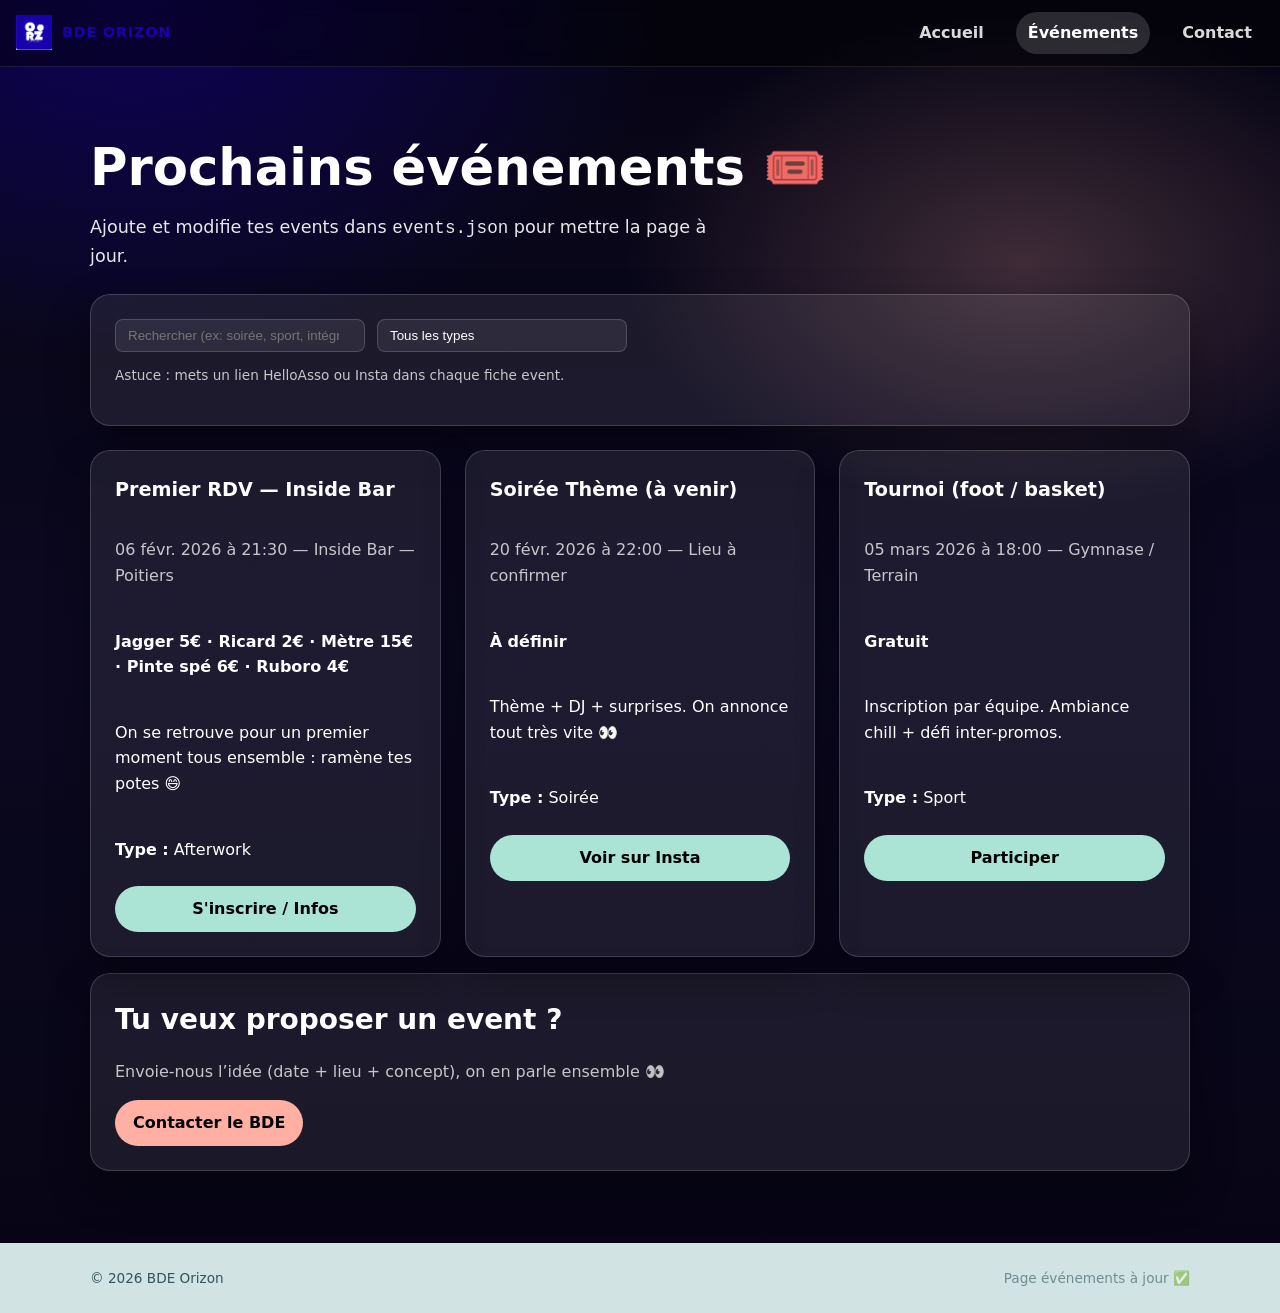
==== events.html @ d09462a5 "Initial commit: add Orizon website files" ====
<!doctype html>
<html lang="fr">
<head>
  <meta charset="utf-8" />
  <meta name="viewport" content="width=device-width,initial-scale=1" />
  <title>Événements — BDE Orizon</title>
  <link rel="stylesheet" href="style.css" />
</head>
<body>
  <header class="nav">
    <a class="brand" href="index.html">
      <img src="logo-blue.png" alt="BDE Orizon" class="brand-logo" />
      <span class="brand-text blue">BDE&nbsp;ORIZON</span>
    </a>
    <nav class="menu">
      <a class="menu-link" href="index.html">Accueil</a>
      <a class="menu-link is-active" href="events.html">Événements</a>
      <a class="menu-link" href="index.html#contact">Contact</a>
    </nav>
    <button class="burger" aria-label="Ouvrir le menu" onclick="toggleMenu()">
      <span></span><span></span><span></span>
    </button>
  </header>
  <main class="section">
    <div class="container">
      <div class="page-head">
        <h1 class="h1">Prochains événements 🎟️</h1>
        <p class="lead">Ajoute et modifie tes events dans <code>events.json</code> pour mettre la page à jour.</p>
      </div>
      <div class="filters card">
        <div class="filters-row">
          <input id="search" class="input" type="search" placeholder="Rechercher (ex: soirée, sport, intégration…)" />
          <select id="type" class="select">
            <option value="">Tous les types</option>
            <option value="Soirée">Soirée</option>
            <option value="Afterwork">Afterwork</option>
            <option value="Sport">Sport</option>
            <option value="Sortie">Sortie</option>
            <option value="Solidarité">Solidarité</option>
          </select>
        </div>
        <p class="tiny muted">Astuce&nbsp;: mets un lien HelloAsso ou Insta dans chaque fiche event.</p>
      </div>
      <div id="events-grid" class="grid-3"></div>
      <div class="card" style="margin-top:16px;">
        <h2 class="h2">Tu veux proposer un event&nbsp;?</h2>
        <p class="muted">Envoie‑nous l’idée (date + lieu + concept), on en parle ensemble 👀</p>
        <a class="btn btn-primary" href="index.html#contact">Contacter le BDE</a>
      </div>
    </div>
  </main>
  <footer class="footer light">
    <div class="container footer-row">
      <span>© <span id="year"></span> BDE Orizon</span>
      <span class="muted">Page événements à jour ✅</span>
    </div>
  </footer>
  <script src="script.js"></script>
</body>
</html>
---- style.css ----
/* Root variables from charte graphique */
:root {
  --orz-blue: #1800ad;
  --black: #000000;
  --peach: #ffb0a3;
  --ice: #d1e3e3;
  --teal: #abe3d4;
  --slate: #335459;
  --bg: #0c0721;
  --card: rgba(255, 255, 255, 0.08);
  --stroke: rgba(255, 255, 255, 0.16);
  --shadow: 0 18px 40px rgba(0, 0, 0, 0.35);
  --radius: 20px;
}

/* Base */
*,
*::before,
*::after {
  box-sizing: border-box;
}
html,
body {
  margin: 0;
  padding: 0;
}
body {
  font-family: system-ui, -apple-system, Segoe UI, Roboto, Arial, sans-serif;
  line-height: 1.6;
  color: #ffffff;
  background: radial-gradient(900px 600px at 10% 0%, rgba(24, 0, 173, 0.45), transparent 60%),
              radial-gradient(800px 500px at 80% 20%, rgba(255, 176, 163, 0.22), transparent 50%),
              linear-gradient(180deg, #070514, #0b0820 50%, #070514);
}
a {
  color: inherit;
}
img {
  display: block;
  max-width: 100%;
}

/* Containers */
.container {
  width: min(1100px, 92%);
  margin: 0 auto;
}
.section {
  padding: 72px 0;
}

/* Typography */
.h1 {
  font-size: clamp(2rem, 5vw, 3.2rem);
  line-height: 1.1;
  margin: 0 0 1rem;
}
.h2 {
  font-size: 1.75rem;
  margin: 0 0 0.75rem;
}
.h3 {
  font-size: 1.2rem;
  margin: 0 0 0.5rem;
}
.lead {
  opacity: 0.9;
  font-size: 1.1rem;
  max-width: 56ch;
}
.muted {
  opacity: 0.75;
}
.tiny {
  font-size: 0.85rem;
}
.pill {
  display: inline-block;
  padding: 0.25rem 0.75rem;
  border-radius: 999px;
  background: var(--card);
  border: 1px solid var(--stroke);
  font-size: 0.75rem;
  letter-spacing: 0.05em;
  margin-bottom: 0.5rem;
}
.accent {
  color: var(--peach);
}

/* Navigation */
.nav {
  position: sticky;
  top: 0;
  z-index: 50;
  display: flex;
  align-items: center;
  justify-content: space-between;
  padding: 12px 16px;
  backdrop-filter: blur(10px);
  background: rgba(0, 0, 0, 0.4);
  border-bottom: 1px solid rgba(255, 255, 255, 0.1);
}
.brand {
  display: flex;
  align-items: center;
  gap: 10px;
  text-decoration: none;
  font-weight: 800;
  letter-spacing: 0.05em;
}
.brand-logo {
  width: 36px;
  height: 36px;
  object-fit: contain;
}
.brand-text {
  font-size: 0.9rem;
  color: #fff;
  text-transform: uppercase;
}
.brand-text.blue {
  color: var(--orz-blue);
}
.menu {
  display: flex;
  gap: 20px;
}
.menu-link {
  text-decoration: none;
  padding: 8px 12px;
  border-radius: 999px;
  font-weight: 650;
  opacity: 0.85;
  transition: background 0.2s, opacity 0.2s;
}
.menu-link:hover {
  opacity: 1;
  background: rgba(255, 255, 255, 0.1);
}
.menu-link.is-active {
  background: rgba(255, 255, 255, 0.15);
  opacity: 1;
}
.burger {
  display: none;
  flex-direction: column;
  justify-content: space-between;
  width: 20px;
  height: 18px;
  background: none;
  border: none;
  padding: 0;
  cursor: pointer;
}
.burger span {
  display: block;
  height: 2px;
  width: 100%;
  background: #fff;
  border-radius: 2px;
}

/* Hero */
.hero {
  position: relative;
  padding: 100px 0;
  overflow: hidden;
}
.hero-bg {
  position: absolute;
  top: 0;
  left: 0;
  width: 100%;
  height: 100%;
  background: radial-gradient(circle at center, rgba(255, 255, 255, 0.03), transparent 70%);
  pointer-events: none;
}
.hero-grid {
  display: grid;
  gap: 40px;
  align-items: center;
}
@media (min-width: 900px) {
  .hero-grid {
    grid-template-columns: 1fr 350px;
  }
}
.hero-copy .cta-row {
  margin: 1.5rem 0;
  display: flex;
  gap: 12px;
  flex-wrap: wrap;
}
.stats {
  display: flex;
  gap: 20px;
  margin-top: 1rem;
}
.stat {
  display: flex;
  flex-direction: column;
  align-items: flex-start;
}
.stat-n {
  font-size: 1.6rem;
  font-weight: 700;
}
.stat-l {
  font-size: 0.8rem;
  opacity: 0.7;
}
.hero-card {
  display: flex;
  justify-content: center;
}
.glass {
  background: var(--card);
  border: 1px solid var(--stroke);
  box-shadow: var(--shadow);
  border-radius: var(--radius);
  padding: 24px;
  width: 100%;
}
.mini-list {
  margin: 12px 0;
}
.mini-item {
  margin-bottom: 12px;
  line-height: 1.4;
}

/* Buttons */
.btn {
  display: inline-block;
  padding: 10px 18px;
  border-radius: 999px;
  text-decoration: none;
  font-weight: 600;
  cursor: pointer;
  transition: background 0.2s, color 0.2s;
}
.btn.full {
  display: block;
  text-align: center;
}
.btn-primary {
  background: var(--peach);
  color: var(--black);
}
.btn-primary:hover {
  background: #ffc4b7;
}
.btn-secondary {
  background: var(--teal);
  color: var(--black);
}
.btn-secondary:hover {
  background: #bff0e3;
}
.btn-ghost {
  background: transparent;
  border: 1px solid var(--peach);
  color: var(--peach);
}
.btn-ghost:hover {
  background: rgba(255, 176, 163, 0.2);
}

/* Cards & lists */
.card {
  background: var(--card);
  border: 1px solid var(--stroke);
  border-radius: var(--radius);
  padding: 24px;
  box-shadow: var(--shadow);
}
.list {
  list-style: none;
  padding-left: 0;
}
.list li {
  margin-bottom: 8px;
  padding-left: 16px;
  position: relative;
}
.list li::before {
  content: '•';
  position: absolute;
  left: 0;
}

/* Chips */
.chips {
  display: flex;
  flex-wrap: wrap;
  gap: 8px;
  margin-top: 12px;
}
.chip {
  padding: 4px 10px;
  border-radius: 999px;
  background: var(--ice);
  color: var(--slate);
  font-size: 0.75rem;
  font-weight: 600;
}

/* Split layout */
.split {
  display: grid;
  gap: 40px;
}
@media (min-width: 800px) {
  .split {
    grid-template-columns: 1fr 300px;
  }
}

/* Grid of three */
.grid-3 {
  display: grid;
  gap: 24px;
}
@media (min-width: 700px) {
  .grid-3 {
    grid-template-columns: repeat(3, 1fr);
  }
}

/* Person card */
.person {
  text-align: center;
}
.avatar {
  width: 80px;
  height: 80px;
  border-radius: 50%;
  background: var(--stroke);
  margin: 0 auto 12px;
}
.person-name {
  font-weight: 700;
}
.person-role {
  font-size: 0.9rem;
  opacity: 0.8;
}

/* Quote */
.quote {
  display: flex;
  flex-direction: column;
  justify-content: center;
  padding-left: 20px;
  border-left: 4px solid var(--peach);
}
.quote-text {
  font-style: italic;
  margin: 0 0 8px;
}
.quote-by {
  font-size: 0.9rem;
  opacity: 0.7;
}

/* Filters */
.filters {
  margin: 24px 0;
}
.filters-row {
  display: flex;
  flex-wrap: wrap;
  gap: 12px;
}
.input,
.select {
  padding: 8px 12px;
  border-radius: 8px;
  border: 1px solid var(--stroke);
  background: var(--card);
  color: #fff;
  min-width: 250px;
}
.select {
  appearance: none;
}

/* Events grid */
.event.card {
  display: flex;
  flex-direction: column;
  gap: 8px;
}
.price {
  font-weight: 600;
}

/* Footer */
.footer {
  padding: 24px 0;
  background: rgba(0, 0, 0, 0.3);
  border-top: 1px solid rgba(255, 255, 255, 0.1);
}
.footer-row {
  display: flex;
  justify-content: space-between;
  flex-wrap: wrap;
  gap: 12px;
  font-size: 0.85rem;
}
.footer.light {
  background: var(--ice);
  color: var(--slate);
}
.footer.light .muted {
  opacity: 0.6;
}

/* Responsive navigation (burger) */
@media (max-width: 600px) {
  .menu {
    display: none;
    flex-direction: column;
    gap: 8px;
    background: rgba(0, 0, 0, 0.8);
    position: absolute;
    top: 64px;
    right: 16px;
    padding: 12px;
    border-radius: var(--radius);
  }
  .nav.open .menu {
    display: flex;
  }
  .burger {
    display: flex;
  }
}
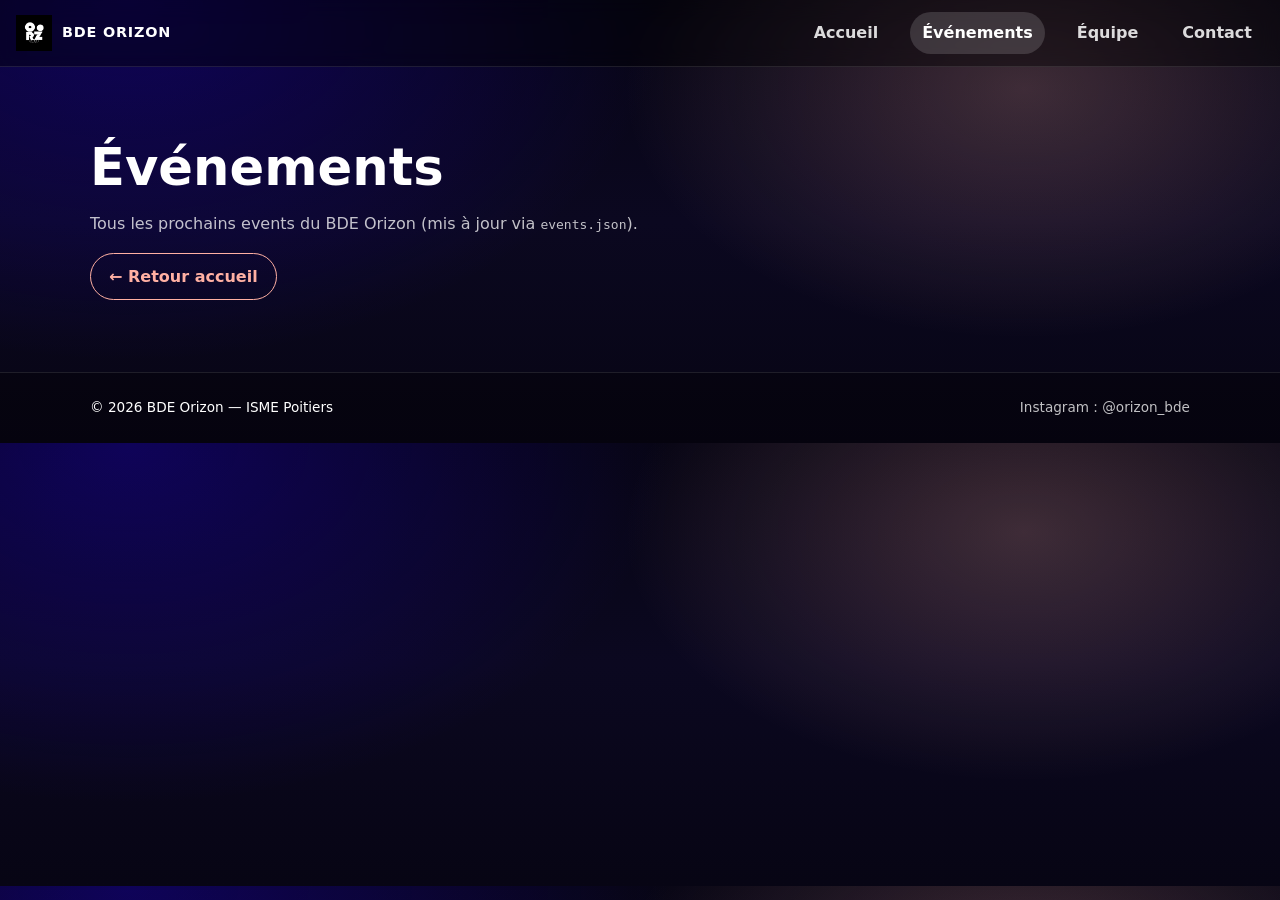
==== commit 8b32b1e1: "Update events.html" ====
--- a/events.html
+++ b/events.html
@@ -7,54 +7,43 @@
   <link rel="stylesheet" href="style.css" />
 </head>
 <body>
-  <header class="nav">
+  <header class="nav" id="top">
     <a class="brand" href="index.html">
-      <img src="logo-blue.png" alt="BDE Orizon" class="brand-logo" />
-      <span class="brand-text blue">BDE&nbsp;ORIZON</span>
+      <img src="logo-white.png" alt="BDE Orizon" class="brand-logo" />
+      <span class="brand-text">BDE&nbsp;ORIZON</span>
     </a>
-    <nav class="menu">
+    <nav class="menu" id="menu">
       <a class="menu-link" href="index.html">Accueil</a>
       <a class="menu-link is-active" href="events.html">Événements</a>
+      <a class="menu-link" href="index.html#team">Équipe</a>
       <a class="menu-link" href="index.html#contact">Contact</a>
     </nav>
     <button class="burger" aria-label="Ouvrir le menu" onclick="toggleMenu()">
       <span></span><span></span><span></span>
     </button>
   </header>
-  <main class="section">
-    <div class="container">
-      <div class="page-head">
-        <h1 class="h1">Prochains événements 🎟️</h1>
-        <p class="lead">Ajoute et modifie tes events dans <code>events.json</code> pour mettre la page à jour.</p>
+
+  <main>
+    <section class="section">
+      <div class="container">
+        <h1 class="h1">Événements</h1>
+        <p class="muted">Tous les prochains events du BDE Orizon (mis à jour via <code>events.json</code>).</p>
+
+        <div id="events-list" class="events-grid"></div>
+
+        <div class="spacer"></div>
+        <a class="btn btn-ghost" href="index.html">← Retour accueil</a>
       </div>
-      <div class="filters card">
-        <div class="filters-row">
-          <input id="search" class="input" type="search" placeholder="Rechercher (ex: soirée, sport, intégration…)" />
-          <select id="type" class="select">
-            <option value="">Tous les types</option>
-            <option value="Soirée">Soirée</option>
-            <option value="Afterwork">Afterwork</option>
-            <option value="Sport">Sport</option>
-            <option value="Sortie">Sortie</option>
-            <option value="Solidarité">Solidarité</option>
-          </select>
-        </div>
-        <p class="tiny muted">Astuce&nbsp;: mets un lien HelloAsso ou Insta dans chaque fiche event.</p>
-      </div>
-      <div id="events-grid" class="grid-3"></div>
-      <div class="card" style="margin-top:16px;">
-        <h2 class="h2">Tu veux proposer un event&nbsp;?</h2>
-        <p class="muted">Envoie‑nous l’idée (date + lieu + concept), on en parle ensemble 👀</p>
-        <a class="btn btn-primary" href="index.html#contact">Contacter le BDE</a>
-      </div>
-    </div>
+    </section>
   </main>
-  <footer class="footer light">
+
+  <footer class="footer">
     <div class="container footer-row">
-      <span>© <span id="year"></span> BDE Orizon</span>
-      <span class="muted">Page événements à jour ✅</span>
+      <span>© <span id="year"></span> BDE Orizon — ISME Poitiers</span>
+      <span class="muted">Instagram : @orizon_bde</span>
     </div>
   </footer>
+
   <script src="script.js"></script>
 </body>
-</html>+</html>
--- a/style.css
+++ b/style.css
@@ -436,4 +436,10 @@
   .burger {
     display: flex;
   }
-}+}
+
+.person-class {
+  margin-top: 6px;
+  font-size: 0.9rem;
+  opacity: 0.85;
+}
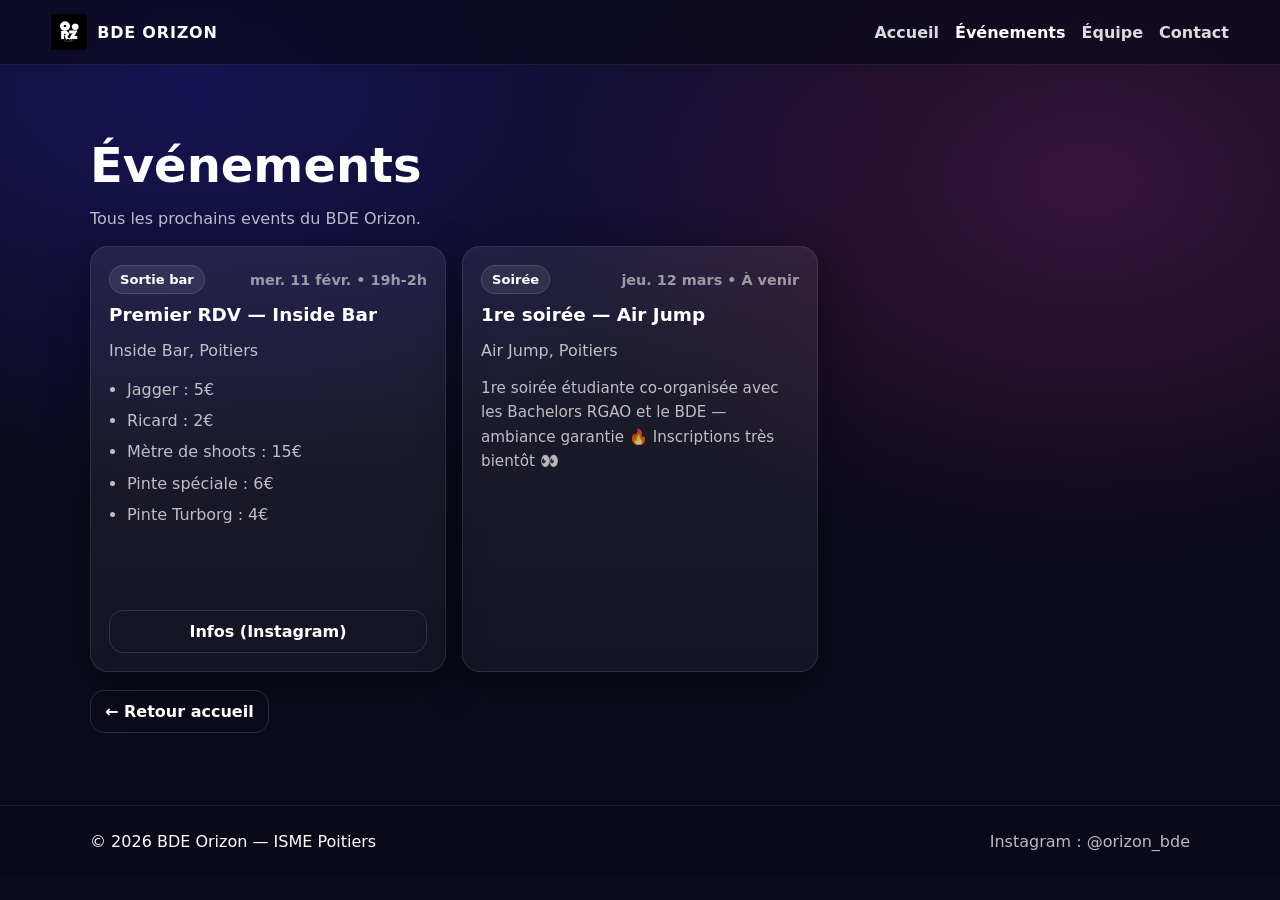
==== commit 3b0aa034: "Update events.html" ====
--- a/events.html
+++ b/events.html
@@ -27,7 +27,7 @@
     <section class="section">
       <div class="container">
         <h1 class="h1">Événements</h1>
-        <p class="muted">Tous les prochains events du BDE Orizon (mis à jour via <code>events.json</code>).</p>
+        <p class="muted">Tous les prochains events du BDE Orizon.</p>
 
         <div id="events-list" class="events-grid"></div>
 
--- a/style.css
+++ b/style.css
@@ -1,445 +1,296 @@
-/* Root variables from charte graphique */
-:root {
-  --orz-blue: #1800ad;
-  --black: #000000;
-  --peach: #ffb0a3;
-  --ice: #d1e3e3;
-  --teal: #abe3d4;
-  --slate: #335459;
-  --bg: #0c0721;
-  --card: rgba(255, 255, 255, 0.08);
-  --stroke: rgba(255, 255, 255, 0.16);
-  --shadow: 0 18px 40px rgba(0, 0, 0, 0.35);
-  --radius: 20px;
-}
-
-/* Base */
-*,
-*::before,
-*::after {
-  box-sizing: border-box;
-}
-html,
-body {
-  margin: 0;
-  padding: 0;
-}
-body {
-  font-family: system-ui, -apple-system, Segoe UI, Roboto, Arial, sans-serif;
-  line-height: 1.6;
-  color: #ffffff;
-  background: radial-gradient(900px 600px at 10% 0%, rgba(24, 0, 173, 0.45), transparent 60%),
-              radial-gradient(800px 500px at 80% 20%, rgba(255, 176, 163, 0.22), transparent 50%),
-              linear-gradient(180deg, #070514, #0b0820 50%, #070514);
-}
-a {
-  color: inherit;
-}
-img {
-  display: block;
-  max-width: 100%;
-}
-
-/* Containers */
-.container {
-  width: min(1100px, 92%);
-  margin: 0 auto;
-}
-.section {
-  padding: 72px 0;
-}
-
-/* Typography */
-.h1 {
-  font-size: clamp(2rem, 5vw, 3.2rem);
-  line-height: 1.1;
-  margin: 0 0 1rem;
-}
-.h2 {
-  font-size: 1.75rem;
-  margin: 0 0 0.75rem;
-}
-.h3 {
-  font-size: 1.2rem;
-  margin: 0 0 0.5rem;
-}
-.lead {
-  opacity: 0.9;
-  font-size: 1.1rem;
-  max-width: 56ch;
-}
-.muted {
-  opacity: 0.75;
-}
-.tiny {
-  font-size: 0.85rem;
-}
-.pill {
-  display: inline-block;
-  padding: 0.25rem 0.75rem;
+/* ====== Orizon base ====== */
+:root{
+  --bg:#0b0b1a;
+  --panel: rgba(255,255,255,.06);
+  --panel2: rgba(255,255,255,.10);
+  --text:#ffffff;
+  --muted: rgba(255,255,255,.72);
+  --muted2: rgba(255,255,255,.55);
+  --accent:#3a2bff;
+  --accent2:#ff3bd4;
+  --radius:18px;
+  --shadow: 0 12px 40px rgba(0,0,0,.35);
+}
+
+*{box-sizing:border-box}
+html,body{height:100%}
+body{
+  margin:0;
+  font-family: ui-sans-serif, system-ui, -apple-system, Segoe UI, Roboto, Arial, "Apple Color Emoji","Segoe UI Emoji";
+  background: radial-gradient(1200px 700px at 15% 10%, rgba(58,43,255,.25), transparent 60%),
+              radial-gradient(1000px 700px at 85% 20%, rgba(255,59,212,.18), transparent 55%),
+              var(--bg);
+  color:var(--text);
+}
+
+a{color:inherit}
+code{background:rgba(255,255,255,.08); padding:2px 6px; border-radius:8px}
+
+/* ====== Layout ====== */
+.container{width:min(1100px, 92%); margin:0 auto;}
+.section{padding:72px 0}
+.spacer{height:18px}
+
+.h1{font-size: clamp(2rem, 4vw, 3rem); margin:0 0 10px}
+.h2{font-size: clamp(1.4rem, 2.4vw, 2rem); margin:0 0 10px}
+.h3{font-size: 1.15rem; margin:0 0 8px}
+
+.muted{color:var(--muted)}
+.text{color:var(--muted); line-height:1.6}
+.tiny{font-size:.85rem; color:var(--muted2)}
+
+.card{
+  background: linear-gradient(180deg, rgba(255,255,255,.08), rgba(255,255,255,.04));
+  border: 1px solid rgba(255,255,255,.10);
+  border-radius: var(--radius);
+  box-shadow: var(--shadow);
+  padding: 18px;
+}
+
+/* ====== Nav ====== */
+.nav{
+  position: sticky;
+  top:0;
+  z-index: 50;
+  display:flex;
+  align-items:center;
+  justify-content:space-between;
+  padding: 14px 4%;
+  backdrop-filter: blur(14px);
+  background: rgba(10,10,25,.65);
+  border-bottom:1px solid rgba(255,255,255,.08);
+}
+
+.brand{display:flex; align-items:center; gap:10px; text-decoration:none}
+.brand-logo{width:36px; height:36px; object-fit:contain}
+.brand-text{font-weight:800; letter-spacing:.8px}
+
+.menu{display:flex; gap:16px; align-items:center}
+.menu-link{opacity:.85; text-decoration:none; font-weight:600}
+.menu-link:hover{opacity:1}
+.menu-link.is-active{opacity:1}
+.burger{
+  display:none;
+  width:44px; height:44px;
+  border-radius: 12px;
+  border:1px solid rgba(255,255,255,.14);
+  background: rgba(255,255,255,.06);
+  cursor:pointer;
+}
+.burger span{
+  display:block;
+  height:2px;
+  width:18px;
+  margin:5px auto;
+  background: rgba(255,255,255,.9);
+  border-radius:2px;
+}
+
+/* ====== Hero ====== */
+.hero{position:relative; padding:70px 0 40px}
+.hero-bg{
+  position:absolute; inset:0;
+  background:
+    radial-gradient(600px 320px at 25% 30%, rgba(58,43,255,.30), transparent 60%),
+    radial-gradient(600px 320px at 70% 40%, rgba(255,59,212,.20), transparent 60%);
+  pointer-events:none;
+  opacity:.95;
+}
+.hero-grid{
+  position:relative;
+  display:grid;
+  grid-template-columns: 1.2fr .8fr;
+  gap: 26px;
+  align-items: start;
+}
+.pill{
+  display:inline-block;
+  padding:8px 12px;
+  border-radius:999px;
+  background: rgba(255,255,255,.08);
+  border:1px solid rgba(255,255,255,.12);
+  color: var(--muted);
+  font-weight:700;
+  margin:0 0 12px;
+}
+.accent{background: linear-gradient(90deg, var(--accent), var(--accent2)); -webkit-background-clip:text; background-clip:text; color:transparent}
+.lead{color:var(--muted); line-height:1.6; margin:0 0 18px}
+
+.cta-row{display:flex; gap:12px; flex-wrap:wrap; margin: 12px 0 16px}
+.btn{
+  display:inline-flex;
+  align-items:center;
+  justify-content:center;
+  gap:10px;
+  padding: 11px 14px;
+  border-radius: 14px;
+  text-decoration:none;
+  font-weight:800;
+  border: 1px solid transparent;
+}
+.btn.full{width:100%}
+.btn-primary{
+  background: linear-gradient(90deg, var(--accent), var(--accent2));
+}
+.btn-secondary{
+  background: rgba(255,255,255,.10);
+  border-color: rgba(255,255,255,.14);
+}
+.btn-ghost{
+  background: transparent;
+  border-color: rgba(255,255,255,.14);
+}
+.btn:hover{transform: translateY(-1px)}
+.stats{display:flex; gap:14px; flex-wrap:wrap; margin-top: 6px}
+.stat{background: rgba(255,255,255,.06); border:1px solid rgba(255,255,255,.10); border-radius: 16px; padding:12px 14px; min-width: 140px}
+.stat-n{font-weight:900; font-size: 1.2rem}
+.stat-l{color:var(--muted2); font-weight:700; font-size:.9rem}
+
+.hero-card .glass{
+  background: rgba(255,255,255,.06);
+  border: 1px solid rgba(255,255,255,.10);
+  border-radius: var(--radius);
+  box-shadow: var(--shadow);
+  padding: 18px;
+  backdrop-filter: blur(14px);
+}
+
+.mini-list{display:flex; flex-direction:column; gap:10px; margin: 12px 0}
+.mini-item{
+  display:block;
+  text-decoration:none;
+  padding: 10px 12px;
+  border-radius: 14px;
+  background: rgba(0,0,0,.20);
+  border:1px solid rgba(255,255,255,.10);
+}
+.mini-item:hover{background: rgba(0,0,0,.28)}
+.mini-title{font-weight:900}
+.mini-meta{color:var(--muted2); font-size:.9rem; margin-top:3px}
+
+/* ====== About / split ====== */
+.split{
+  display:grid;
+  grid-template-columns: 1fr 1fr;
+  gap: 22px;
+  align-items:start;
+}
+.chips{display:flex; gap:10px; flex-wrap:wrap; margin-top:12px}
+.chip{
+  font-weight:800;
+  color: rgba(255,255,255,.9);
+  background: rgba(255,255,255,.08);
+  border: 1px solid rgba(255,255,255,.10);
+  padding: 8px 10px;
   border-radius: 999px;
-  background: var(--card);
-  border: 1px solid var(--stroke);
-  font-size: 0.75rem;
-  letter-spacing: 0.05em;
-  margin-bottom: 0.5rem;
-}
-.accent {
-  color: var(--peach);
-}
-
-/* Navigation */
-.nav {
-  position: sticky;
-  top: 0;
-  z-index: 50;
-  display: flex;
-  align-items: center;
-  justify-content: space-between;
-  padding: 12px 16px;
-  backdrop-filter: blur(10px);
-  background: rgba(0, 0, 0, 0.4);
-  border-bottom: 1px solid rgba(255, 255, 255, 0.1);
-}
-.brand {
-  display: flex;
-  align-items: center;
-  gap: 10px;
-  text-decoration: none;
-  font-weight: 800;
-  letter-spacing: 0.05em;
-}
-.brand-logo {
-  width: 36px;
-  height: 36px;
-  object-fit: contain;
-}
-.brand-text {
-  font-size: 0.9rem;
-  color: #fff;
-  text-transform: uppercase;
-}
-.brand-text.blue {
-  color: var(--orz-blue);
-}
-.menu {
-  display: flex;
-  gap: 20px;
-}
-.menu-link {
-  text-decoration: none;
-  padding: 8px 12px;
+  font-size:.9rem;
+}
+.list{margin: 10px 0 0; padding-left: 18px; color: var(--muted); line-height:1.7}
+
+/* ====== Team ====== */
+.grid-3{
+  display:grid;
+  grid-template-columns: repeat(3, 1fr);
+  gap: 18px;
+  margin-top: 18px;
+}
+.person{ text-align:center }
+.avatar{
+  width:74px; height:74px;
+  margin: 6px auto 12px;
   border-radius: 999px;
-  font-weight: 650;
-  opacity: 0.85;
-  transition: background 0.2s, opacity 0.2s;
-}
-.menu-link:hover {
-  opacity: 1;
-  background: rgba(255, 255, 255, 0.1);
-}
-.menu-link.is-active {
-  background: rgba(255, 255, 255, 0.15);
-  opacity: 1;
-}
-.burger {
-  display: none;
-  flex-direction: column;
-  justify-content: space-between;
-  width: 20px;
-  height: 18px;
-  background: none;
-  border: none;
-  padding: 0;
-  cursor: pointer;
-}
-.burger span {
-  display: block;
-  height: 2px;
-  width: 100%;
-  background: #fff;
-  border-radius: 2px;
-}
-
-/* Hero */
-.hero {
-  position: relative;
-  padding: 100px 0;
-  overflow: hidden;
-}
-.hero-bg {
-  position: absolute;
-  top: 0;
-  left: 0;
-  width: 100%;
-  height: 100%;
-  background: radial-gradient(circle at center, rgba(255, 255, 255, 0.03), transparent 70%);
-  pointer-events: none;
-}
-.hero-grid {
-  display: grid;
-  gap: 40px;
-  align-items: center;
-}
-@media (min-width: 900px) {
-  .hero-grid {
-    grid-template-columns: 1fr 350px;
-  }
-}
-.hero-copy .cta-row {
-  margin: 1.5rem 0;
-  display: flex;
-  gap: 12px;
-  flex-wrap: wrap;
-}
-.stats {
-  display: flex;
-  gap: 20px;
-  margin-top: 1rem;
-}
-.stat {
-  display: flex;
-  flex-direction: column;
-  align-items: flex-start;
-}
-.stat-n {
-  font-size: 1.6rem;
-  font-weight: 700;
-}
-.stat-l {
-  font-size: 0.8rem;
-  opacity: 0.7;
-}
-.hero-card {
-  display: flex;
-  justify-content: center;
-}
-.glass {
-  background: var(--card);
-  border: 1px solid var(--stroke);
-  box-shadow: var(--shadow);
-  border-radius: var(--radius);
-  padding: 24px;
-  width: 100%;
-}
-.mini-list {
-  margin: 12px 0;
-}
-.mini-item {
-  margin-bottom: 12px;
-  line-height: 1.4;
-}
-
-/* Buttons */
-.btn {
-  display: inline-block;
-  padding: 10px 18px;
+  background: linear-gradient(135deg, rgba(58,43,255,.55), rgba(255,59,212,.35));
+  border: 1px solid rgba(255,255,255,.18);
+  box-shadow: 0 10px 30px rgba(0,0,0,.25);
+}
+.person-name{font-weight:950; font-size: 1.15rem}
+.person-role{margin-top:6px; color: rgba(255,255,255,.85); font-weight:800}
+
+/* The extra line you asked to add */
+.person-class{margin-top:6px; font-size:.9rem; opacity:.85; font-weight:700}
+
+/* ====== Events page ====== */
+.events-grid{
+  display:grid;
+  grid-template-columns: repeat(3, 1fr);
+  gap: 16px;
+  margin-top: 18px;
+}
+.event-top{display:flex; justify-content:space-between; align-items:center; gap:10px; margin-bottom:10px}
+.badge{
+  display:inline-flex; align-items:center;
+  padding: 6px 10px;
   border-radius: 999px;
-  text-decoration: none;
-  font-weight: 600;
-  cursor: pointer;
-  transition: background 0.2s, color 0.2s;
-}
-.btn.full {
-  display: block;
-  text-align: center;
-}
-.btn-primary {
-  background: var(--peach);
-  color: var(--black);
-}
-.btn-primary:hover {
-  background: #ffc4b7;
-}
-.btn-secondary {
-  background: var(--teal);
-  color: var(--black);
-}
-.btn-secondary:hover {
-  background: #bff0e3;
-}
-.btn-ghost {
-  background: transparent;
-  border: 1px solid var(--peach);
-  color: var(--peach);
-}
-.btn-ghost:hover {
-  background: rgba(255, 176, 163, 0.2);
-}
-
-/* Cards & lists */
-.card {
-  background: var(--card);
-  border: 1px solid var(--stroke);
-  border-radius: var(--radius);
-  padding: 24px;
-  box-shadow: var(--shadow);
-}
-.list {
-  list-style: none;
-  padding-left: 0;
-}
-.list li {
-  margin-bottom: 8px;
-  padding-left: 16px;
-  position: relative;
-}
-.list li::before {
-  content: '•';
-  position: absolute;
-  left: 0;
-}
-
-/* Chips */
-.chips {
-  display: flex;
-  flex-wrap: wrap;
-  gap: 8px;
-  margin-top: 12px;
-}
-.chip {
-  padding: 4px 10px;
-  border-radius: 999px;
-  background: var(--ice);
-  color: var(--slate);
-  font-size: 0.75rem;
-  font-weight: 600;
-}
-
-/* Split layout */
-.split {
-  display: grid;
-  gap: 40px;
-}
-@media (min-width: 800px) {
-  .split {
-    grid-template-columns: 1fr 300px;
-  }
-}
-
-/* Grid of three */
-.grid-3 {
-  display: grid;
-  gap: 24px;
-}
-@media (min-width: 700px) {
-  .grid-3 {
-    grid-template-columns: repeat(3, 1fr);
-  }
-}
-
-/* Person card */
-.person {
-  text-align: center;
-}
-.avatar {
-  width: 80px;
-  height: 80px;
-  border-radius: 50%;
-  background: var(--stroke);
-  margin: 0 auto 12px;
-}
-.person-name {
-  font-weight: 700;
-}
-.person-role {
-  font-size: 0.9rem;
-  opacity: 0.8;
-}
-
-/* Quote */
-.quote {
-  display: flex;
-  flex-direction: column;
-  justify-content: center;
-  padding-left: 20px;
-  border-left: 4px solid var(--peach);
-}
-.quote-text {
-  font-style: italic;
-  margin: 0 0 8px;
-}
-.quote-by {
-  font-size: 0.9rem;
-  opacity: 0.7;
-}
-
-/* Filters */
-.filters {
-  margin: 24px 0;
-}
-.filters-row {
-  display: flex;
-  flex-wrap: wrap;
-  gap: 12px;
-}
-.input,
-.select {
-  padding: 8px 12px;
-  border-radius: 8px;
-  border: 1px solid var(--stroke);
-  background: var(--card);
-  color: #fff;
-  min-width: 250px;
-}
-.select {
-  appearance: none;
-}
-
-/* Events grid */
-.event.card {
-  display: flex;
-  flex-direction: column;
-  gap: 8px;
-}
-.price {
-  font-weight: 600;
-}
-
-/* Footer */
-.footer {
-  padding: 24px 0;
-  background: rgba(0, 0, 0, 0.3);
-  border-top: 1px solid rgba(255, 255, 255, 0.1);
-}
-.footer-row {
-  display: flex;
-  justify-content: space-between;
-  flex-wrap: wrap;
-  gap: 12px;
-  font-size: 0.85rem;
-}
-.footer.light {
-  background: var(--ice);
-  color: var(--slate);
-}
-.footer.light .muted {
-  opacity: 0.6;
-}
-
-/* Responsive navigation (burger) */
-@media (max-width: 600px) {
-  .menu {
-    display: none;
-    flex-direction: column;
-    gap: 8px;
-    background: rgba(0, 0, 0, 0.8);
-    position: absolute;
-    top: 64px;
-    right: 16px;
+  font-weight:900;
+  font-size:.82rem;
+  background: rgba(255,255,255,.08);
+  border: 1px solid rgba(255,255,255,.12);
+}
+.event-date{color: var(--muted2); font-weight:800; font-size:.9rem}
+
+/* ====== Contact / quote ====== */
+.contact-row{display:grid; grid-template-columns: 1fr 1fr; gap: 12px; margin-top: 14px}
+.quote{padding: 18px}
+.quote-text{font-size:1.2rem; font-weight:900; line-height:1.4; margin:0}
+.quote-by{margin:10px 0 0; color: var(--muted2); font-weight:800}
+
+/* ====== Footer ====== */
+.footer{
+  padding: 26px 0;
+  border-top:1px solid rgba(255,255,255,.08);
+  background: rgba(10,10,25,.55);
+  backdrop-filter: blur(12px);
+}
+.footer-row{display:flex; justify-content:space-between; gap:12px; flex-wrap:wrap}
+
+/* ====== Responsive ====== */
+@media (max-width: 980px){
+  .hero-grid{grid-template-columns: 1fr}
+  .split{grid-template-columns: 1fr}
+  .grid-3{grid-template-columns: 1fr 1fr}
+  .events-grid{grid-template-columns: 1fr 1fr}
+}
+@media (max-width: 600px){
+  .menu{
+    display:none;
+    flex-direction:column;
+    gap:8px;
+    background: rgba(0,0,0,.55);
+    position:absolute;
+    top: 62px;
+    right: 12px;
     padding: 12px;
     border-radius: var(--radius);
+    border:1px solid rgba(255,255,255,.10);
   }
-  .nav.open .menu {
-    display: flex;
-  }
-  .burger {
-    display: flex;
-  }
-}
-
-.person-class {
-  margin-top: 6px;
-  font-size: 0.9rem;
-  opacity: 0.85;
-}
+  .nav.open .menu{display:flex}
+  .burger{display:block}
+  .grid-3{grid-template-columns: 1fr}
+  .events-grid{grid-template-columns: 1fr}
+  .contact-row{grid-template-columns: 1fr}
+}
+
+/* ====== Events: tarifs + bouton HelloAsso ====== */
+.event-prices{
+  margin: 12px 0 0;
+  padding-left: 18px;
+  color: var(--muted);
+  line-height: 1.7;
+}
+.event-prices li{ margin: 4px 0 }
+
+.ha-embed{
+  margin-top: 12px;
+  width: 100%;
+}
+.ha-embed iframe{
+  display:block;
+  width:100%;
+  border:0;
+}
+.event-note{
+  margin: 10px 0 0;
+  color: var(--muted);
+  line-height: 1.6;
+  font-size: .95rem;
+}
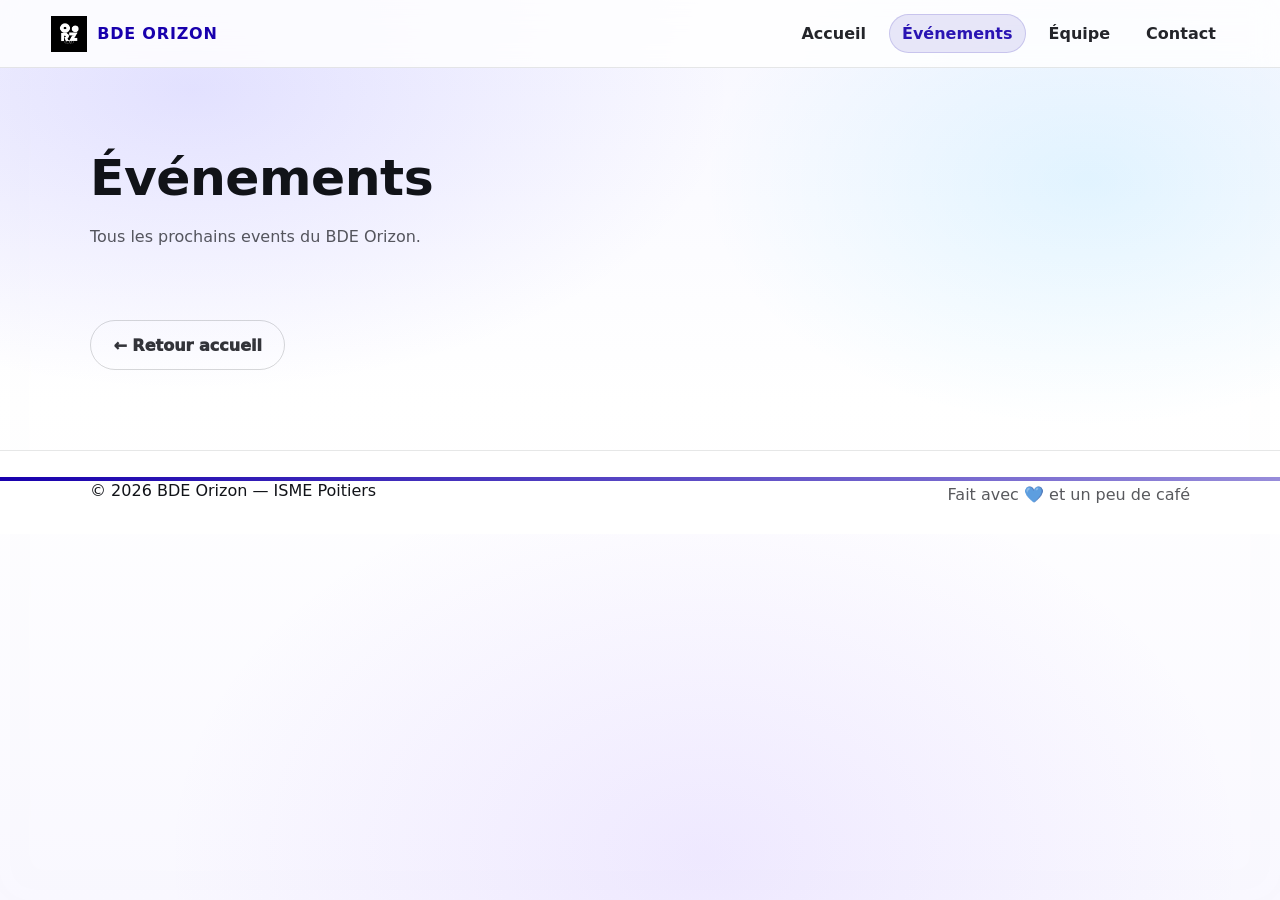
==== commit 83840994: "Update events.html" ====
--- a/events.html
+++ b/events.html
@@ -3,21 +3,26 @@
 <head>
   <meta charset="utf-8" />
   <meta name="viewport" content="width=device-width,initial-scale=1" />
-  <title>Événements — BDE Orizon</title>
+  <title>Événements – BDE Orizon</title>
+  <meta name="description" content="Tous les prochains événements du BDE Orizon (ISME Poitiers). Inscriptions, infos et bons plans." />
+  <meta name="robots" content="index,follow" />
   <link rel="stylesheet" href="style.css" />
 </head>
+
 <body>
   <header class="nav" id="top">
     <a class="brand" href="index.html">
       <img src="logo-white.png" alt="BDE Orizon" class="brand-logo" />
       <span class="brand-text">BDE&nbsp;ORIZON</span>
     </a>
+
     <nav class="menu" id="menu">
       <a class="menu-link" href="index.html">Accueil</a>
       <a class="menu-link is-active" href="events.html">Événements</a>
       <a class="menu-link" href="index.html#team">Équipe</a>
       <a class="menu-link" href="index.html#contact">Contact</a>
     </nav>
+
     <button class="burger" aria-label="Ouvrir le menu" onclick="toggleMenu()">
       <span></span><span></span><span></span>
     </button>
@@ -29,7 +34,9 @@
         <h1 class="h1">Événements</h1>
         <p class="muted">Tous les prochains events du BDE Orizon.</p>
 
-        <div id="events-list" class="events-grid"></div>
+        <div class="spacer"></div>
+
+        <div id="events-grid" class="events-grid"></div>
 
         <div class="spacer"></div>
         <a class="btn btn-ghost" href="index.html">← Retour accueil</a>
@@ -40,7 +47,7 @@
   <footer class="footer">
     <div class="container footer-row">
       <span>© <span id="year"></span> BDE Orizon — ISME Poitiers</span>
-      <span class="muted">Instagram : @orizon_bde</span>
+      <span class="muted">Fait avec 💙 et un peu de café</span>
     </div>
   </footer>
 
--- a/style.css
+++ b/style.css
@@ -1,296 +1,702 @@
-/* ====== Orizon base ====== */
+/* =========================
+   BDE ORIZON — STYLE GLOBAL (LIGHT)
+   Charte : #1800ad + palette
+   + Plus de blanc / plus doux
+   ========================= */
+
+/* ===== Reset ===== */
+* { box-sizing: border-box; }
+html, body { height: 100%; }
+body { margin: 0; }
+img { max-width: 100%; display: block; }
+a { color: inherit; text-decoration: none; }
+code { font-family: ui-monospace, SFMono-Regular, Menlo, Monaco, Consolas, "Liberation Mono", "Courier New", monospace; }
+
+/* ===== Charte + Variables ===== */
 :root{
-  --bg:#0b0b1a;
-  --panel: rgba(255,255,255,.06);
-  --panel2: rgba(255,255,255,.10);
-  --text:#ffffff;
-  --muted: rgba(255,255,255,.72);
-  --muted2: rgba(255,255,255,.55);
-  --accent:#3a2bff;
-  --accent2:#ff3bd4;
-  --radius:18px;
-  --shadow: 0 12px 40px rgba(0,0,0,.35);
-}
-
-*{box-sizing:border-box}
-html,body{height:100%}
+  /* Charte couleurs */
+  --orz-blue: #1800ad;
+  --orz-black: #000000;
+  --orz-peach: #ffb0a3;
+  --orz-ice: #d1e3e3;
+  --orz-slate: #335459;
+  --orz-mint: #abe3d4;
+
+  /* Thème clair */
+  --bg: #ffffff;
+  --bg-2: #f6f7fb;
+  --surface: #ffffff;
+  --surface-2: rgba(255,255,255,.82);
+
+  /* Texte */
+  --text: #111318;
+  --muted: rgba(17,19,24,.70);
+  --muted2: rgba(17,19,24,.55);
+
+  /* Bordures / ombres */
+  --stroke: rgba(17,19,24,.10);
+  --stroke-2: rgba(17,19,24,.14);
+  --shadow: 0 14px 40px rgba(17,19,24,.12);
+
+  /* Accents (charte) */
+  --accent: var(--orz-blue);
+  --accent-soft: rgba(24,0,173,.10);
+  --accent-2: var(--orz-peach);
+  --accent-3: var(--orz-mint);
+
+  /* UI */
+  --radius: 18px;
+  --radius-sm: 14px;
+
+  /* Typo (fallback en attendant NULL / AMBIT) */
+  --font-title: system-ui, -apple-system, Segoe UI, Roboto, Arial;
+  --font-text: ui-sans-serif, system-ui, -apple-system, Segoe UI, Roboto, Arial;
+
+  /* Layout */
+  --container: 1100px;
+}
+
+/* ===== Base ===== */
 body{
-  margin:0;
-  font-family: ui-sans-serif, system-ui, -apple-system, Segoe UI, Roboto, Arial, "Apple Color Emoji","Segoe UI Emoji";
-  background: radial-gradient(1200px 700px at 15% 10%, rgba(58,43,255,.25), transparent 60%),
-              radial-gradient(1000px 700px at 85% 20%, rgba(255,59,212,.18), transparent 55%),
-              var(--bg);
-  color:var(--text);
-}
-
-a{color:inherit}
-code{background:rgba(255,255,255,.08); padding:2px 6px; border-radius:8px}
-
-/* ====== Layout ====== */
-.container{width:min(1100px, 92%); margin:0 auto;}
-.section{padding:72px 0}
-.spacer{height:18px}
-
-.h1{font-size: clamp(2rem, 4vw, 3rem); margin:0 0 10px}
-.h2{font-size: clamp(1.4rem, 2.4vw, 2rem); margin:0 0 10px}
-.h3{font-size: 1.15rem; margin:0 0 8px}
-
-.muted{color:var(--muted)}
-.text{color:var(--muted); line-height:1.6}
-.tiny{font-size:.85rem; color:var(--muted2)}
-
+  color: var(--text);
+  font-family: var(--font-text);
+  background:
+    radial-gradient(900px 520px at 18% 12%, rgba(24,0,173,.08), transparent 60%),
+    radial-gradient(900px 520px at 86% 22%, rgba(255,176,163,.16), transparent 55%),
+    radial-gradient(1200px 800px at 50% 120%, rgba(171,227,212,.14), transparent 65%),
+    var(--bg);
+}
+
+/* Grain léger */
+body::before{
+  content:"";
+  position: fixed;
+  inset: 0;
+  pointer-events: none;
+  background-image: radial-gradient(rgba(17,19,24,.06) 1px, transparent 1px);
+  background-size: 24px 24px;
+  opacity: .10;
+}
+
+/* ===== Helpers ===== */
+.container{ width: min(var(--container), 92%); margin: 0 auto; }
+.section{ padding: 72px 0; }
+.spacer{ height: 18px; }
+
+.muted{ color: var(--muted); }
+.tiny{ font-size: .86rem; color: var(--muted2); }
+.lead{ color: var(--muted); line-height: 1.65; margin: 0 0 16px; }
+
+code{
+  background: rgba(24,0,173,.08);
+  padding: 2px 7px;
+  border-radius: 10px;
+  border: 1px solid rgba(24,0,173,.12);
+}
+
+/* ===== Titres ===== */
+.h1, .h2, .h3{
+  font-family: var(--font-title);
+  letter-spacing: .2px;
+}
+.h1{ font-size: clamp(2rem, 4.1vw, 3.15rem); margin: 0 0 12px; }
+.h2{ font-size: clamp(1.35rem, 2.6vw, 2.05rem); margin: 0 0 10px; }
+.h3{ font-size: 1.12rem; margin: 0 0 8px; }
+
+.accent{ color: var(--orz-blue); }
+
+/* ===== Cards (blanches) ===== */
 .card{
-  background: linear-gradient(180deg, rgba(255,255,255,.08), rgba(255,255,255,.04));
-  border: 1px solid rgba(255,255,255,.10);
+  background: var(--surface);
+  border: 1px solid var(--stroke);
   border-radius: var(--radius);
   box-shadow: var(--shadow);
-  padding: 18px;
-}
-
-/* ====== Nav ====== */
+}
+
+/* ===== NAV (blanche + accent bleu) ===== */
 .nav{
   position: sticky;
-  top:0;
+  top: 0;
   z-index: 50;
-  display:flex;
-  align-items:center;
-  justify-content:space-between;
+  display: flex;
+  align-items: center;
+  justify-content: space-between;
   padding: 14px 4%;
+  background: var(--surface-2);
+  border-bottom: 1px solid var(--stroke);
   backdrop-filter: blur(14px);
-  background: rgba(10,10,25,.65);
-  border-bottom:1px solid rgba(255,255,255,.08);
-}
-
-.brand{display:flex; align-items:center; gap:10px; text-decoration:none}
-.brand-logo{width:36px; height:36px; object-fit:contain}
-.brand-text{font-weight:800; letter-spacing:.8px}
-
-.menu{display:flex; gap:16px; align-items:center}
-.menu-link{opacity:.85; text-decoration:none; font-weight:600}
-.menu-link:hover{opacity:1}
-.menu-link.is-active{opacity:1}
+}
+
+.brand{
+  display: flex;
+  align-items: center;
+  gap: 10px;
+}
+.brand-logo{
+  width: 36px;
+  height: 36px;
+  object-fit: contain;
+}
+.brand-text{
+  font-weight: 900;
+  letter-spacing: .8px;
+  color: var(--orz-blue);
+}
+.brand-text.blue{ color: var(--orz-blue); }
+
+.menu{
+  display: flex;
+  gap: 10px;
+  align-items: center;
+}
+.menu-link{
+  font-weight: 850;
+  opacity: .92;
+  padding: 9px 12px;
+  border-radius: 999px;
+  border: 1px solid transparent;
+}
+.menu-link:hover{
+  background: rgba(24,0,173,.06);
+  border-color: rgba(24,0,173,.12);
+}
+.menu-link.is-active{
+  background: rgba(24,0,173,.10);
+  border-color: rgba(24,0,173,.16);
+  color: var(--orz-blue);
+}
+
 .burger{
-  display:none;
-  width:44px; height:44px;
-  border-radius: 12px;
-  border:1px solid rgba(255,255,255,.14);
-  background: rgba(255,255,255,.06);
-  cursor:pointer;
+  display: none;
+  width: 44px;
+  height: 44px;
+  border-radius: 14px;
+  border: 1px solid var(--stroke-2);
+  background: #fff;
+  cursor: pointer;
 }
 .burger span{
-  display:block;
-  height:2px;
-  width:18px;
-  margin:5px auto;
-  background: rgba(255,255,255,.9);
-  border-radius:2px;
-}
-
-/* ====== Hero ====== */
-.hero{position:relative; padding:70px 0 40px}
+  display: block;
+  height: 2px;
+  width: 18px;
+  margin: 5px auto;
+  background: rgba(17,19,24,.88);
+  border-radius: 2px;
+}
+
+/* ===== HERO (fond clair + bande bleue douce) ===== */
+.hero{ position: relative; padding: 74px 0 44px; }
 .hero-bg{
-  position:absolute; inset:0;
+  position: absolute;
+  inset: 0;
+  pointer-events: none;
   background:
-    radial-gradient(600px 320px at 25% 30%, rgba(58,43,255,.30), transparent 60%),
-    radial-gradient(600px 320px at 70% 40%, rgba(255,59,212,.20), transparent 60%);
-  pointer-events:none;
-  opacity:.95;
+    linear-gradient(180deg, rgba(24,0,173,.10), rgba(24,0,173,0) 55%),
+    radial-gradient(650px 360px at 22% 20%, rgba(255,176,163,.22), transparent 62%),
+    radial-gradient(700px 400px at 78% 30%, rgba(171,227,212,.18), transparent 62%);
+  opacity: 1;
 }
 .hero-grid{
-  position:relative;
-  display:grid;
-  grid-template-columns: 1.2fr .8fr;
-  gap: 26px;
+  position: relative;
+  display: grid;
+  grid-template-columns: 1.15fr .85fr;
+  gap: 24px;
   align-items: start;
 }
+
 .pill{
-  display:inline-block;
-  padding:8px 12px;
-  border-radius:999px;
-  background: rgba(255,255,255,.08);
-  border:1px solid rgba(255,255,255,.12);
-  color: var(--muted);
-  font-weight:700;
-  margin:0 0 12px;
-}
-.accent{background: linear-gradient(90deg, var(--accent), var(--accent2)); -webkit-background-clip:text; background-clip:text; color:transparent}
-.lead{color:var(--muted); line-height:1.6; margin:0 0 18px}
-
-.cta-row{display:flex; gap:12px; flex-wrap:wrap; margin: 12px 0 16px}
+  display: inline-flex;
+  align-items: center;
+  gap: 8px;
+  padding: 8px 12px;
+  border-radius: 999px;
+  background: rgba(24,0,173,.08);
+  border: 1px solid rgba(24,0,173,.14);
+  color: var(--orz-blue);
+  font-weight: 900;
+  margin: 0 0 12px;
+}
+
+.hero-card .glass{
+  padding: 18px;
+  border-radius: var(--radius);
+  background: #fff;
+  border: 1px solid var(--stroke);
+  box-shadow: var(--shadow);
+}
+
+/* Mini list */
+.mini-list{ display: flex; flex-direction: column; gap: 10px; margin: 12px 0; }
+.mini-item{
+  display: block;
+  padding: 10px 12px;
+  border-radius: var(--radius-sm);
+  background: rgba(24,0,173,.06);
+  border: 1px solid rgba(24,0,173,.10);
+}
+.mini-item:hover{ background: rgba(24,0,173,.08); }
+.mini-title{ font-weight: 950; color: #111; }
+.mini-meta{ color: var(--muted); font-size: .92rem; margin-top: 3px; }
+
+/* ===== Buttons (plus blanc + accents) ===== */
+.cta-row{ display: flex; gap: 12px; flex-wrap: wrap; margin: 12px 0 16px; }
+
 .btn{
-  display:inline-flex;
-  align-items:center;
-  justify-content:center;
-  gap:10px;
+  display: inline-flex;
+  align-items: center;
+  justify-content: center;
+  gap: 10px;
   padding: 11px 14px;
   border-radius: 14px;
-  text-decoration:none;
-  font-weight:800;
+  font-weight: 950;
   border: 1px solid transparent;
-}
-.btn.full{width:100%}
+  transition: transform .12s ease, filter .12s ease, background .12s ease;
+}
+.btn:hover{ transform: translateY(-1px); filter: brightness(1.02); }
+.btn.full{ width: 100%; }
+.btn:active{ transform: translateY(0); }
+
 .btn-primary{
-  background: linear-gradient(90deg, var(--accent), var(--accent2));
+  background: var(--orz-blue);
+  color: #fff;
+  border-color: rgba(24,0,173,.22);
 }
 .btn-secondary{
-  background: rgba(255,255,255,.10);
-  border-color: rgba(255,255,255,.14);
+  background: #fff;
+  border-color: rgba(24,0,173,.20);
+  color: var(--orz-blue);
 }
 .btn-ghost{
   background: transparent;
-  border-color: rgba(255,255,255,.14);
-}
-.btn:hover{transform: translateY(-1px)}
-.stats{display:flex; gap:14px; flex-wrap:wrap; margin-top: 6px}
-.stat{background: rgba(255,255,255,.06); border:1px solid rgba(255,255,255,.10); border-radius: 16px; padding:12px 14px; min-width: 140px}
-.stat-n{font-weight:900; font-size: 1.2rem}
-.stat-l{color:var(--muted2); font-weight:700; font-size:.9rem}
-
-.hero-card .glass{
-  background: rgba(255,255,255,.06);
-  border: 1px solid rgba(255,255,255,.10);
-  border-radius: var(--radius);
-  box-shadow: var(--shadow);
-  padding: 18px;
-  backdrop-filter: blur(14px);
-}
-
-.mini-list{display:flex; flex-direction:column; gap:10px; margin: 12px 0}
-.mini-item{
-  display:block;
-  text-decoration:none;
-  padding: 10px 12px;
-  border-radius: 14px;
-  background: rgba(0,0,0,.20);
-  border:1px solid rgba(255,255,255,.10);
-}
-.mini-item:hover{background: rgba(0,0,0,.28)}
-.mini-title{font-weight:900}
-.mini-meta{color:var(--muted2); font-size:.9rem; margin-top:3px}
-
-/* ====== About / split ====== */
+  border-color: rgba(17,19,24,.16);
+  color: rgba(17,19,24,.86);
+}
+
+/* ===== Stats ===== */
+.stats{ display:flex; gap:14px; flex-wrap:wrap; margin-top:6px; }
+.stat{
+  background: rgba(24,0,173,.06);
+  border: 1px solid rgba(24,0,173,.10);
+  border-radius: 16px;
+  padding: 12px 14px;
+  min-width: 140px;
+}
+.stat-n{ font-weight: 950; font-size: 1.18rem; color: #111; }
+.stat-l{ color: var(--muted); font-weight: 850; font-size: .9rem; }
+
+/* ===== Split / Chips ===== */
 .split{
-  display:grid;
+  display: grid;
   grid-template-columns: 1fr 1fr;
   gap: 22px;
-  align-items:start;
-}
-.chips{display:flex; gap:10px; flex-wrap:wrap; margin-top:12px}
+  align-items: start;
+}
+.list{ margin: 10px 0 0; padding-left: 18px; color: var(--muted); line-height: 1.7; }
+
+.chips{ display:flex; gap:10px; flex-wrap:wrap; margin-top:12px; }
 .chip{
-  font-weight:800;
-  color: rgba(255,255,255,.9);
-  background: rgba(255,255,255,.08);
-  border: 1px solid rgba(255,255,255,.10);
+  font-weight: 950;
+  color: var(--orz-blue);
+  background: rgba(24,0,173,.08);
+  border: 1px solid rgba(24,0,173,.14);
   padding: 8px 10px;
   border-radius: 999px;
-  font-size:.9rem;
-}
-.list{margin: 10px 0 0; padding-left: 18px; color: var(--muted); line-height:1.7}
-
-/* ====== Team ====== */
+  font-size: .9rem;
+}
+
+/* ===== Grids ===== */
 .grid-3{
-  display:grid;
+  display: grid;
   grid-template-columns: repeat(3, 1fr);
   gap: 18px;
   margin-top: 18px;
 }
-.person{ text-align:center }
+
+/* Team */
+.person{ text-align:center; padding: 18px; }
 .avatar{
-  width:74px; height:74px;
+  width: 74px;
+  height: 74px;
   margin: 6px auto 12px;
   border-radius: 999px;
-  background: linear-gradient(135deg, rgba(58,43,255,.55), rgba(255,59,212,.35));
-  border: 1px solid rgba(255,255,255,.18);
-  box-shadow: 0 10px 30px rgba(0,0,0,.25);
-}
-.person-name{font-weight:950; font-size: 1.15rem}
-.person-role{margin-top:6px; color: rgba(255,255,255,.85); font-weight:800}
-
-/* The extra line you asked to add */
-.person-class{margin-top:6px; font-size:.9rem; opacity:.85; font-weight:700}
-
-/* ====== Events page ====== */
+  background: radial-gradient(circle at 30% 30%, rgba(255,176,163,.70), rgba(171,227,212,.45));
+  border: 1px solid rgba(17,19,24,.10);
+  box-shadow: 0 10px 24px rgba(17,19,24,.10);
+}
+.person-name{ font-weight: 950; font-size: 1.15rem; }
+.person-role{ margin-top: 6px; color: rgba(17,19,24,.82); font-weight: 900; }
+.person-class{ margin-top: 6px; font-size: .9rem; color: rgba(17,19,24,.62); font-weight: 800; }
+
+/* ===== Events ===== */
 .events-grid{
-  display:grid;
+  display: grid;
   grid-template-columns: repeat(3, 1fr);
   gap: 16px;
   margin-top: 18px;
 }
-.event-top{display:flex; justify-content:space-between; align-items:center; gap:10px; margin-bottom:10px}
+.event{ padding: 18px; }
+.event-top{
+  display: flex;
+  justify-content: space-between;
+  align-items: center;
+  gap: 10px;
+  margin-bottom: 10px;
+}
+
 .badge{
-  display:inline-flex; align-items:center;
+  display: inline-flex;
+  align-items: center;
   padding: 6px 10px;
   border-radius: 999px;
-  font-weight:900;
-  font-size:.82rem;
-  background: rgba(255,255,255,.08);
-  border: 1px solid rgba(255,255,255,.12);
-}
-.event-date{color: var(--muted2); font-weight:800; font-size:.9rem}
-
-/* ====== Contact / quote ====== */
-.contact-row{display:grid; grid-template-columns: 1fr 1fr; gap: 12px; margin-top: 14px}
-.quote{padding: 18px}
-.quote-text{font-size:1.2rem; font-weight:900; line-height:1.4; margin:0}
-.quote-by{margin:10px 0 0; color: var(--muted2); font-weight:800}
-
-/* ====== Footer ====== */
+  font-weight: 950;
+  font-size: .82rem;
+  background: rgba(24,0,173,.08);
+  border: 1px solid rgba(24,0,173,.14);
+  color: var(--orz-blue);
+}
+
+.event-date{
+  color: rgba(17,19,24,.62);
+  font-weight: 900;
+  font-size: .9rem;
+}
+
+.event-prices{
+  margin: 12px 0 0;
+  padding-left: 18px;
+  color: rgba(17,19,24,.75);
+  line-height: 1.7;
+}
+.event-prices li{ margin: 4px 0; }
+
+.event-note{
+  margin: 10px 0 0;
+  color: rgba(17,19,24,.74);
+  line-height: 1.6;
+  font-size: .95rem;
+}
+
+.ha-embed{
+  margin-top: 12px;
+  width: 100%;
+}
+.ha-embed iframe{
+  display: block;
+  width: 100%;
+  border: 0;
+  border-radius: 12px;
+  overflow: hidden;
+}
+
+/* ===== Inputs ===== */
+.input, .select{
+  width: 100%;
+  padding: 11px 12px;
+  border-radius: 14px;
+  border: 1px solid rgba(17,19,24,.12);
+  background: #fff;
+  color: #111;
+  outline: none;
+}
+.input::placeholder{ color: rgba(17,19,24,.55); }
+.select{ appearance: none; }
+
+.filters{ padding: 16px; }
+.filters-row{ display: grid; grid-template-columns: 1fr 220px; gap: 12px; }
+
+/* ===== Contact / Quote ===== */
+.contact-row{ display: grid; grid-template-columns: 1fr 1fr; gap: 12px; margin-top: 14px; }
+
+.quote{ padding: 18px; }
+.quote-text{ font-size: 1.18rem; font-weight: 950; line-height: 1.45; margin: 0; }
+.quote-by{ margin: 10px 0 0; color: var(--muted2); font-weight: 900; }
+
+/* ===== Footer (blanc, petite barre bleue) ===== */
 .footer{
   padding: 26px 0;
-  border-top:1px solid rgba(255,255,255,.08);
-  background: rgba(10,10,25,.55);
-  backdrop-filter: blur(12px);
-}
-.footer-row{display:flex; justify-content:space-between; gap:12px; flex-wrap:wrap}
-
-/* ====== Responsive ====== */
+  border-top: 1px solid var(--stroke);
+  background: #fff;
+}
+.footer.light{ background: #fff; }
+
+.footer-row{
+  display: flex;
+  justify-content: space-between;
+  gap: 12px;
+  flex-wrap: wrap;
+}
+
+.footer::before{
+  content:"";
+  display:block;
+  height: 4px;
+  background: linear-gradient(90deg, var(--orz-blue), rgba(24,0,173,.45));
+}
+
+/* ===== Responsive ===== */
 @media (max-width: 980px){
-  .hero-grid{grid-template-columns: 1fr}
-  .split{grid-template-columns: 1fr}
-  .grid-3{grid-template-columns: 1fr 1fr}
-  .events-grid{grid-template-columns: 1fr 1fr}
-}
+  .hero-grid{ grid-template-columns: 1fr; }
+  .split{ grid-template-columns: 1fr; }
+  .grid-3{ grid-template-columns: 1fr 1fr; }
+  .events-grid{ grid-template-columns: 1fr 1fr; }
+  .filters-row{ grid-template-columns: 1fr; }
+}
+
 @media (max-width: 600px){
   .menu{
-    display:none;
-    flex-direction:column;
-    gap:8px;
-    background: rgba(0,0,0,.55);
-    position:absolute;
+    display: none;
+    flex-direction: column;
+    gap: 8px;
+    position: absolute;
     top: 62px;
     right: 12px;
     padding: 12px;
     border-radius: var(--radius);
-    border:1px solid rgba(255,255,255,.10);
+    border: 1px solid var(--stroke);
+    background: rgba(255,255,255,.92);
+    backdrop-filter: blur(14px);
   }
-  .nav.open .menu{display:flex}
-  .burger{display:block}
-  .grid-3{grid-template-columns: 1fr}
-  .events-grid{grid-template-columns: 1fr}
-  .contact-row{grid-template-columns: 1fr}
-}
-
-/* ====== Events: tarifs + bouton HelloAsso ====== */
-.event-prices{
-  margin: 12px 0 0;
-  padding-left: 18px;
+  .nav.open .menu{ display: flex; }
+  .burger{ display: block; }
+
+  .grid-3{ grid-template-columns: 1fr; }
+  .events-grid{ grid-template-columns: 1fr; }
+  .contact-row{ grid-template-columns: 1fr; }
+}
+/* =========================
+   TEAM — vignettes rondes
+   ========================= */
+
+#team .person{
+  padding: 18px;
+}
+
+#team .avatar-img{
+  width: 86px;          /* taille de la vignette */
+  height: 86px;
+  object-fit: cover;    /* remplit le cercle */
+  border-radius: 999px; /* rond */
+  display: block;
+  margin: 0 auto 12px;
+
+  background: #fff;     /* au cas où la transparence laisse du vide */
+  border: 2px solid rgba(24,0,173,.18);
+  box-shadow: 0 10px 24px rgba(17,19,24,.10);
+
+  /* léger halo Orizon discret */
+  filter: drop-shadow(0 10px 20px rgba(24,0,173,.18));
+}
+
+#team .person-name{
+  font-weight: 900;
+  font-size: 1.08rem;
+  margin-top: 2px;
+}
+
+#team .person-role{
+  margin-top: 6px;
+  color: var(--orz-blue);
+  font-weight: 850;
+  font-size: .95rem;
+  line-height: 1.25;
+}
+
+#team .person-class{
+  margin-top: 6px;
+  font-size: .9rem;
   color: var(--muted);
+  font-weight: 800;
+}
+
+/* Petit effet au survol */
+#team .person:hover{
+  transform: translateY(-2px);
+  transition: transform .12s ease, box-shadow .12s ease;
+}
+/* Plus d'air UNIQUEMENT pour les cartes "Bons plans & infos" et "Contact" */
+#about .card,
+#contact .card{
+  padding-top: 26px;
+}
+
+/* Les titres ne doivent jamais coller en haut */
+#about .card .h3,
+#contact .card .h2{
+  margin-top: 0;
+}
+/* Plus d'air UNIQUEMENT pour "Bons plans & infos" et "Contact" (haut/bas/gauche/droite) */
+#about .card,
+#contact .card{
+  padding: 28px 28px; /* haut/bas | gauche/droite */
+}
+
+/* Titres collés : on enlève la marge du haut */
+#about .card .h3,
+#contact .card .h2{
+  margin-top: 0;
+}
+/* Micro effet WOW sur toutes les cartes */
+.card{
+  transition: transform .15s ease, box-shadow .15s ease;
+}
+
+.card:hover{
+  transform: translateY(-4px);
+  box-shadow: 0 18px 40px rgba(24,0,173,.14);
+}
+
+/* Soulignement élégant des titres */
+.section .h2{
+  position: relative;
+  display: inline-block;
+  padding-bottom: 6px;
+}
+
+.section .h2::after{
+  content: "";
+  position: absolute;
+  left: 0;
+  bottom: 0;
+  width: 42%;
+  height: 3px;
+  background: linear-gradient(90deg, var(--orz-blue), transparent);
+  border-radius: 2px;
+}
+
+/* Boutons plus premium */
+.btn{
+  transition: transform .12s ease, box-shadow .12s ease;
+}
+
+.btn:hover{
+  transform: translateY(-2px);
+  box-shadow: 0 10px 22px rgba(24,0,173,.18);
+}
+/* ===== AJOUTS DESIGN (override) ===== */
+/* colle ici les nouveaux bouts de CSS */
+.section {
+  padding: 5rem 0;
+}
+
+.card {
+  border-radius: 18px;
+  background: #ffffff;
+  box-shadow: 0 10px 30px rgba(0,0,0,0.06);
+}
+body {
+  background: linear-gradient(
+    180deg,
+    #f6f8ff 0%,
+    #ffffff 40%,
+    #ffffff 100%
+  );
+}
+.h1 {
+  font-weight: 800;
+  letter-spacing: -0.5px;
+}
+
+.h2 {
+  font-weight: 700;
+}
+.text, .muted {
   line-height: 1.7;
 }
-.event-prices li{ margin: 4px 0 }
-
-.ha-embed{
-  margin-top: 12px;
-  width: 100%;
-}
-.ha-embed iframe{
-  display:block;
-  width:100%;
-  border:0;
-}
-.event-note{
-  margin: 10px 0 0;
-  color: var(--muted);
-  line-height: 1.6;
-  font-size: .95rem;
-}
+.btn {
+  border-radius: 999px;
+  padding: 0.9rem 1.4rem;
+  transition: all 0.25s ease;
+}
+
+.btn-primary:hover {
+  transform: translateY(-2px);
+  box-shadow: 0 8px 20px rgba(60,70,255,0.25);
+}
+.person {
+  text-align: center;
+  padding: 2rem 1.5rem;
+}
+
+.avatar {
+  width: 72px;
+  height: 72px;
+  border: 3px solid rgba(90,100,255,0.25);
+  margin-bottom: 0.8rem;
+}
+.card:hover {
+  transform: translateY(-4px);
+  transition: 0.25s ease;
+}
+/* ===== Fond premium (dégradé + glow) ===== */
+body{
+  position: relative;
+  overflow-x: hidden;
+
+  /* dégradé doux */
+  background: radial-gradient(1200px 700px at 15% 10%, rgba(108,99,255,.18), transparent 55%),
+              radial-gradient(900px 600px at 85% 20%, rgba(0,180,255,.14), transparent 55%),
+              radial-gradient(900px 600px at 50% 95%, rgba(160,120,255,.12), transparent 60%),
+              linear-gradient(180deg, #f7f7ff 0%, #ffffff 45%, #fbfbff 100%);
+}
+
+/* bulles floues (effet glow) */
+body::before{
+  content:"";
+  position: fixed;
+  inset: -20%;
+  z-index: -1;
+  pointer-events: none;
+
+  background:
+    radial-gradient(320px 320px at 25% 35%, rgba(108,99,255,.18), transparent 60%),
+    radial-gradient(380px 380px at 70% 30%, rgba(0,180,255,.14), transparent 62%),
+    radial-gradient(420px 420px at 55% 75%, rgba(160,120,255,.14), transparent 65%);
+  filter: blur(18px);
+  opacity: .9;
+}
+/* ===== Fond global (toutes les pages) ===== */
+html, body{
+  min-height: 100%;
+}
+
+body{
+  /* Fond doux + “taches” type premium */
+  background:
+    radial-gradient(900px 500px at 15% 10%, rgba(90,80,255,.14), transparent 60%),
+    radial-gradient(700px 450px at 85% 20%, rgba(0,180,255,.10), transparent 55%),
+    radial-gradient(900px 650px at 55% 95%, rgba(140,90,255,.10), transparent 60%),
+    linear-gradient(180deg, #f7f7ff 0%, #ffffff 45%, #f9f8ff 100%);
+  background-repeat: no-repeat;
+  background-attachment: fixed;
+  background-size: cover;
+}
+
+/* Petit “grain” ultra léger pour éviter les bandes/lignes visibles */
+body::before{
+  content:"";
+  position: fixed;
+  inset: 0;
+  pointer-events: none;
+  opacity: .06;
+  background-image: url("data:image/svg+xml,%3Csvg xmlns='http://www.w3.org/2000/svg' width='220' height='220'%3E%3Cfilter id='n'%3E%3CfeTurbulence type='fractalNoise' baseFrequency='.8' numOctaves='2' stitchTiles='stitch'/%3E%3C/filter%3E%3Crect width='100%25' height='100%25' filter='url(%23n)' opacity='.35'/%3E%3C/svg%3E");
+  background-repeat: repeat;
+  background-size: 220px 220px;
+}
+/* Avatar cercle fond bleu studio */
+.avatar-img {
+  width: 130px;
+  height: 130px;
+  border-radius: 50%;
+  padding: 6px;
+
+  /* Dégradé bleu dans le cercle */
+  background: radial-gradient(
+    circle at 30% 30%,
+    #3f5efb 0%,
+    #1b2a78 60%,
+    #0b1240 100%
+  );
+
+  object-fit: cover;
+  box-shadow: 0 10px 25px rgba(0,0,0,0.15);
+}
